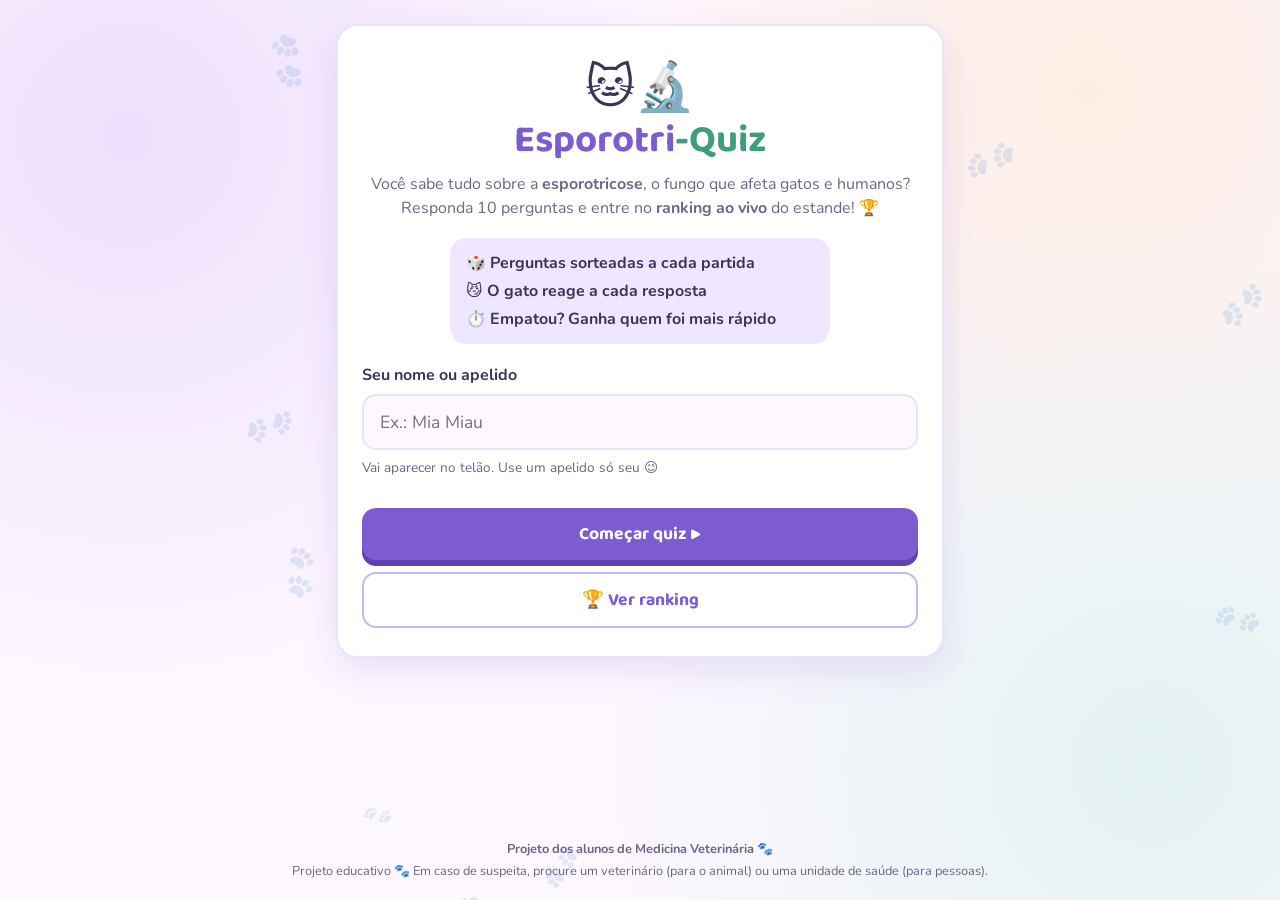
==== index.html @ 3d5bbbf9 "Esporotri-Quiz para a feira: ranking ao vivo, telão e cartaz - Banco de 30 perguntas com fontes ofic" ====
<!DOCTYPE html>
<html lang="pt-BR">
<head>
  <meta charset="UTF-8" />
  <meta name="viewport" content="width=device-width, initial-scale=1.0" />
  <title>Esporotri-Quiz 🐾</title>
  <meta name="description" content="Quiz interativo sobre esporotricose: o fungo, contágio, sintomas e cuidados com os gatos." />
  <meta name="theme-color" content="#8e6fd8" />
  <link rel="icon" href="data:image/svg+xml,<svg xmlns='http://www.w3.org/2000/svg' viewBox='0 0 100 100'><text y='.9em' font-size='90'>🐱</text></svg>" />

  <!-- Fontes -->
  <link rel="preconnect" href="https://fonts.googleapis.com" />
  <link rel="preconnect" href="https://fonts.gstatic.com" crossorigin />
  <link href="https://fonts.googleapis.com/css2?family=Anton&family=Baloo+2:wght@500;700;800&family=Nunito:wght@400;600;700&display=swap" rel="stylesheet" />

  <link rel="stylesheet" href="css/style.css" />
</head>
<body>
  <!-- Patinhas decorativas de fundo -->
  <div class="paws" aria-hidden="true"></div>

  <main class="app">

    <!-- ============ TELA 1: INÍCIO ============ -->
    <section id="screen-home" class="screen active" aria-labelledby="home-title">
      <div class="card">
        <div class="logo" aria-hidden="true">🐱🔬</div>
        <h1 id="home-title" tabindex="-1">Esporotri<span>-Quiz</span></h1>
        <p class="subtitle">Você sabe tudo sobre a <strong>esporotricose</strong>, o fungo que afeta gatos e humanos? Responda 10 perguntas e entre no <strong>ranking ao vivo</strong> do estande! 🏆</p>

        <ul class="how">
          <li>🎲 Perguntas sorteadas a cada partida</li>
          <li>😼 O gato reage a cada resposta</li>
          <li>⏱️ Empatou? Ganha quem foi mais rápido</li>
        </ul>

        <form id="login-form" class="login-form" autocomplete="off" novalidate>
          <label for="player-name">Seu nome ou apelido</label>
          <input id="player-name" type="text" maxlength="16" placeholder="Ex.: Mia Miau" required aria-describedby="name-hint name-error" />
          <p id="name-hint" class="hint">Vai aparecer no telão. Use um apelido só seu 😉</p>
          <p id="name-error" class="error" role="alert"></p>
          <button type="submit" class="btn btn-primary">Começar quiz ▶</button>
        </form>

        <button type="button" class="btn btn-ghost" data-go="ranking">🏆 Ver ranking</button>
      </div>
    </section>

    <!-- ============ TELA 2: PERGUNTAS ============ -->
    <section id="screen-quiz" class="screen" aria-labelledby="question-text">
      <div class="card">
        <header class="quiz-header">
          <div class="player">👤 <span id="quiz-player"></span></div>
          <div class="header-right">
            <span id="streak" class="streak hidden" aria-live="polite"></span>
            <div class="timer" title="Tempo (pausa enquanto você lê a explicação)">⏱️ <span id="timer">0:00</span></div>
            <button type="button" class="btn-icon js-mute" aria-pressed="false" aria-label="Desligar som">🔊</button>
          </div>
        </header>

        <div class="progress" role="progressbar" aria-label="Progresso do quiz" aria-valuemin="0" aria-valuemax="10" aria-valuenow="0">
          <div id="progress-bar" class="progress-bar"></div>
        </div>

        <div class="question-meta">
          <span id="question-count">Pergunta 1 de 10</span>
          <span class="score-live">✅ <span id="score-live">0</span></span>
        </div>

        <h2 id="question-text" class="question-text" tabindex="-1"></h2>

        <div id="options" class="options"></div>

        <!-- Reação do gato + explicação -->
        <div id="reaction" class="reaction hidden" role="status" aria-live="polite">
          <div class="meme">
            <div class="meme-emoji" aria-hidden="true"></div>
            <img class="meme-gif hidden" alt="" />
            <span class="meme-top"></span>
            <span class="meme-bottom"></span>
          </div>
          <div class="feedback">
            <p class="feedback-title"></p>
            <p class="feedback-answer"></p>
            <p class="feedback-text"></p>
            <a class="feedback-source" target="_blank" rel="noopener"></a>
          </div>
        </div>

        <button id="btn-next" type="button" class="btn btn-primary hidden">Próxima ▶</button>
        <p class="kbd-hint">Dica: no computador, use as teclas 1–4 e Enter.</p>
      </div>
    </section>

    <!-- ============ TELA 3: RESULTADO ============ -->
    <section id="screen-result" class="screen" aria-labelledby="result-hello">
      <div class="card result-card">
        <p id="result-hello" class="result-hello" tabindex="-1">Fim de jogo, <strong id="result-player"></strong>!</p>

        <div class="score-circle">
          <span id="result-score">0</span><small>/<span id="result-total">10</span></small>
        </div>
        <p class="result-time">⏱️ Tempo: <strong id="result-time">0:00</strong> · 🔥 Melhor sequência: <strong id="result-streak">0</strong></p>

        <p id="result-position" class="result-position">Enviando para o ranking… 🐾</p>

        <div id="result-tier" class="tier">
          <span id="tier-label" class="tier-label"></span>
          <h2 id="tier-title"></h2>
        </div>

        <div id="result-meme" class="meme meme-big">
          <div class="meme-emoji" aria-hidden="true"></div>
          <img class="meme-gif hidden" alt="" />
          <span class="meme-top"></span>
          <span class="meme-bottom"></span>
        </div>
        <p id="tier-text" class="tier-text"></p>

        <p class="show-stand">📣 Mostre esta tela para os alunos do estande!</p>

        <details id="review" class="review">
          <summary>📚 Ver o que você errou</summary>
          <ol id="review-list"></ol>
        </details>

        <div class="result-actions">
          <button id="btn-retry" type="button" class="btn btn-primary">🔁 Jogar de novo</button>
          <button type="button" class="btn btn-secondary" data-go="ranking">🏆 Ranking</button>
          <button type="button" class="btn btn-ghost" data-go="home">🏠 Início</button>
        </div>
      </div>
    </section>

    <!-- ============ TELA 4: RANKING ============ -->
    <section id="screen-ranking" class="screen" aria-labelledby="ranking-title">
      <div class="card">
        <h2 id="ranking-title" class="ranking-title" tabindex="-1">🏆 Ranking dos Felinos Sabidos</h2>
        <p class="subtitle small">Mais acertos primeiro. Empate? Ganha quem foi mais rápido. Vale o melhor resultado de cada nome.</p>

        <p id="ranking-status" class="empty" role="status"></p>
        <ol id="ranking-list" class="ranking-list"></ol>

        <div class="result-actions">
          <button type="button" class="btn btn-primary" data-go="home">🏠 Início</button>
          <button id="btn-refresh" type="button" class="btn btn-ghost">🔄 Atualizar</button>
        </div>
      </div>
    </section>

  </main>

  <footer class="footer">
    <p id="credits"></p>
    <p>Projeto educativo 🐾 Em caso de suspeita, procure um veterinário (para o animal) ou uma unidade de saúde (para pessoas).</p>
  </footer>

  <!-- Scripts da aplicação -->
  <script src="js/config.js"></script>
  <script src="js/questions.js"></script>
  <script src="js/reactions.js"></script>
  <script src="js/ranking.js"></script>
  <script src="js/fx.js"></script>
  <script src="js/app.js"></script>
</body>
</html>
---- css/style.css ----
/* =========================================================
   Esporotri-Quiz — estilos
   Paleta pastel + toque científico/divertido
   ========================================================= */

:root {
  /* Paleta pastel */
  --lavender: #cdb4f6;
  --lavender-soft: #efe6ff;
  --mint: #b5ead7;
  --mint-strong: #3f9e7a;
  --peach: #ffd6a5;
  --rose: #ffadad;
  --rose-strong: #d65353;
  --sky: #bde0fe;
  --butter: #fdffb6;

  /* Base */
  --bg: #fdf7ff;
  --card: #ffffff;
  --text: #3d3557;
  --muted: #6e6589;
  --primary: #7c5cd0;
  --primary-dark: #5f42b0;
  --on-primary: #ffffff;
  --border: #ebe3fa;
  --ok-bg: rgba(181, 234, 215, 0.45);
  --fail-bg: rgba(255, 173, 173, 0.35);
  --row-gold: rgba(253, 236, 140, 0.55);
  --row-silver: rgba(189, 224, 254, 0.5);
  --row-bronze: rgba(255, 214, 165, 0.55);

  --radius: 22px;
  --shadow: 0 12px 34px rgba(142, 111, 216, 0.18);
}

@media (prefers-color-scheme: dark) {
  :root {
    --bg: #1f1b2e;
    --card: #2a2540;
    --text: #f1ecff;
    --muted: #c0b7dc;
    --primary: #b49cf2;
    --primary-dark: #8e6fd8;
    --on-primary: #1f1b2e;
    --ok-bg: rgba(111, 209, 169, 0.16);
    --fail-bg: rgba(255, 140, 140, 0.16);
    --mint-strong: #6fd1a9;
    --border: #3d365a;
    --lavender-soft: #352e52;
    --row-gold: rgba(253, 236, 140, 0.16);
    --row-silver: rgba(189, 224, 254, 0.14);
    --row-bronze: rgba(255, 214, 165, 0.16);
    --shadow: 0 12px 34px rgba(0, 0, 0, 0.35);
  }
}

* { box-sizing: border-box; margin: 0; padding: 0; }

body {
  font-family: "Nunito", system-ui, sans-serif;
  background: var(--bg);
  background-image:
    radial-gradient(circle at 10% 15%, rgba(205, 180, 246, 0.35), transparent 40%),
    radial-gradient(circle at 90% 85%, rgba(181, 234, 215, 0.35), transparent 40%),
    radial-gradient(circle at 85% 10%, rgba(255, 214, 165, 0.30), transparent 35%);
  color: var(--text);
  min-height: 100vh;
  display: flex;
  flex-direction: column;
  overflow-x: hidden;
}

h1, h2, .btn, .score-circle, .tier-label, .streak {
  font-family: "Baloo 2", "Nunito", sans-serif;
}

[tabindex="-1"]:focus { outline: none; }
:focus-visible { outline: 3px solid var(--primary); outline-offset: 3px; }

.hidden { display: none !important; }

/* ---------- Patinhas de fundo ---------- */
.paws { position: fixed; inset: 0; pointer-events: none; z-index: 0; overflow: hidden; }
.paws span {
  position: absolute;
  opacity: 0.12;
  animation: float 7s ease-in-out infinite;
}
@keyframes float {
  0%, 100% { translate: 0 0; }
  50% { translate: 0 -14px; }
}

/* ---------- Layout ---------- */
.app {
  position: relative;
  z-index: 1;
  flex: 1;
  width: 100%;
  max-width: 640px;
  margin: 0 auto;
  padding: 24px 16px;
}

.screen { display: none; animation: fadeIn 0.35s ease; }
.screen.active { display: block; }
@keyframes fadeIn {
  from { opacity: 0; transform: translateY(12px); }
  to { opacity: 1; transform: none; }
}

.card {
  background: var(--card);
  border: 2px solid var(--border);
  border-radius: var(--radius);
  box-shadow: var(--shadow);
  padding: 28px 24px;
  text-align: center;
}

.footer {
  position: relative;
  z-index: 1;
  text-align: center;
  font-size: 0.8rem;
  color: var(--muted);
  padding: 12px 16px 20px;
  display: grid;
  gap: 4px;
}
.footer #credits { font-weight: 700; }

/* ---------- Tela inicial ---------- */
.logo { font-size: 3rem; animation: wiggle 2.5s ease-in-out infinite; }
@keyframes wiggle {
  0%, 100% { transform: rotate(0); }
  25% { transform: rotate(-8deg); }
  75% { transform: rotate(8deg); }
}

h1 { font-size: 2.4rem; line-height: 1.1; color: var(--primary); }
h1 span { color: var(--mint-strong); }

.subtitle { color: var(--muted); margin: 10px 0 18px; line-height: 1.5; }
.subtitle.small { font-size: 0.9rem; }

.how {
  list-style: none;
  display: grid;
  gap: 6px;
  margin: 0 auto 20px;
  padding: 14px 16px;
  background: var(--lavender-soft);
  border-radius: 16px;
  font-weight: 700;
  text-align: left;
  max-width: 380px;
}

.login-form { display: flex; flex-direction: column; gap: 8px; margin-bottom: 12px; text-align: left; }
.login-form label { font-weight: 700; }
.login-form input {
  font: inherit;
  font-size: 1.1rem;
  padding: 14px 16px;
  border-radius: 14px;
  border: 2px solid var(--border);
  background: var(--bg);
  color: var(--text);
  outline: none;
  transition: border-color 0.2s, box-shadow 0.2s;
}
.login-form input:focus { border-color: var(--lavender); box-shadow: 0 0 0 4px rgba(205, 180, 246, 0.35); }
.hint { font-size: 0.85rem; color: var(--muted); }
.error { color: var(--rose-strong); font-size: 0.9rem; font-weight: 700; min-height: 1em; }

/* ---------- Botões ---------- */
.btn {
  font-size: 1.1rem;
  font-weight: 700;
  border: none;
  border-radius: 14px;
  padding: 12px 22px;
  cursor: pointer;
  transition: transform 0.12s, box-shadow 0.2s, background 0.2s;
  width: 100%;
}
.btn:active { transform: scale(0.97); }
.btn-primary { background: var(--primary); color: var(--on-primary); box-shadow: 0 6px 0 var(--primary-dark); }
.btn-primary:hover { background: var(--primary-dark); }
.btn-secondary { background: var(--mint); color: #24594a; box-shadow: 0 6px 0 #8fd2b8; }
.btn-ghost { background: transparent; color: var(--primary); border: 2px solid var(--lavender); }
.btn-ghost:hover { background: var(--lavender-soft); }
.btn-icon {
  font-size: 1.1rem;
  line-height: 1;
  border: 2px solid var(--border);
  background: var(--bg);
  border-radius: 999px;
  width: 36px;
  height: 36px;
  cursor: pointer;
}

/* ---------- Tela de perguntas ---------- */
.quiz-header {
  display: flex;
  justify-content: space-between;
  align-items: center;
  font-weight: 700;
  margin-bottom: 12px;
  gap: 8px;
}
.player { overflow: hidden; text-overflow: ellipsis; white-space: nowrap; min-width: 0; }
.header-right { display: flex; align-items: center; gap: 6px; flex-shrink: 0; }
.timer {
  background: var(--butter);
  color: #5a5320;
  padding: 4px 12px;
  border-radius: 999px;
  font-variant-numeric: tabular-nums;
}
.streak {
  background: linear-gradient(90deg, #ffb36b, #ff7a7a);
  color: #4a1a00;
  padding: 3px 10px;
  border-radius: 999px;
  font-weight: 800;
  font-size: 0.9rem;
  white-space: nowrap;
}
.streak.bump { animation: bump 0.5s ease; }
@keyframes bump {
  0% { transform: scale(0.6); }
  60% { transform: scale(1.25); }
  100% { transform: scale(1); }
}

.progress { height: 12px; background: var(--lavender-soft); border-radius: 999px; overflow: hidden; }
.progress-bar {
  height: 100%;
  width: 0;
  background: linear-gradient(90deg, var(--mint), var(--lavender));
  border-radius: 999px;
  transition: width 0.4s ease;
}

.question-meta {
  display: flex;
  justify-content: space-between;
  align-items: center;
  margin: 14px 0 6px;
  font-size: 0.9rem;
  color: var(--muted);
  font-weight: 700;
}

.question-text { font-size: 1.35rem; line-height: 1.35; margin: 12px 0 18px; }
.question-text.pop { animation: pop 0.35s ease; }
@keyframes pop {
  from { opacity: 0; transform: scale(0.96); }
  to { opacity: 1; transform: none; }
}

.options { display: grid; gap: 10px; }
.option {
  display: flex;
  align-items: center;
  gap: 12px;
  text-align: left;
  font: inherit;
  font-weight: 600;
  padding: 12px 14px;
  min-height: 56px;
  border-radius: 14px;
  border: 2px solid var(--border);
  background: var(--bg);
  color: var(--text);
  cursor: pointer;
  transition: transform 0.12s, border-color 0.2s, background 0.2s;
}
.option:hover:not(:disabled) { border-color: var(--lavender); transform: translateY(-2px); }
.option:disabled { cursor: default; }
.option:disabled:not(.correct):not(.wrong) { opacity: 0.55; }
.option .letter {
  flex-shrink: 0;
  width: 32px;
  height: 32px;
  border-radius: 50%;
  display: grid;
  place-items: center;
  background: var(--lavender-soft);
  color: var(--primary);
  font-weight: 800;
}
.option.correct { background: var(--mint); border-color: var(--mint-strong); color: #1f4a3c; opacity: 1; }
.option.correct .letter { background: #3f9e7a; color: #fff; }
.option.wrong { background: var(--rose); border-color: var(--rose-strong); color: #6b1f1f; }
.option.wrong .letter { background: #d65353; color: #fff; }
.option.shake { animation: shake 0.4s; }
@keyframes shake {
  0%, 100% { transform: translateX(0); }
  25% { transform: translateX(-6px); }
  75% { transform: translateX(6px); }
}

/* ---------- Meme do gato (GIF + texto em cima e embaixo) ---------- */
.meme {
  position: relative;
  width: 100%;
  max-width: 340px;
  aspect-ratio: 4 / 3;
  margin: 0 auto;
  border-radius: 16px;
  overflow: hidden;
  background: radial-gradient(circle at 50% 45%, #5b4b8a, #241f38 75%);
  border: 3px solid var(--lavender);
  display: grid;
  place-items: center;
}
.meme-big { max-width: 380px; aspect-ratio: 1 / 1; margin: 14px auto 6px; }
.meme-gif { position: absolute; inset: 0; width: 100%; height: 100%; object-fit: cover; }
.meme-emoji { font-size: 6rem; animation: wiggle 1.4s ease-in-out infinite; }
.meme-big .meme-emoji { font-size: 8rem; }
.meme-top, .meme-bottom {
  position: absolute;
  left: 8px;
  right: 8px;
  z-index: 1;
  font-family: "Anton", Impact, "Arial Black", sans-serif;
  font-size: clamp(1.2rem, 5.5vw, 1.7rem);
  line-height: 1.1;
  text-transform: uppercase;
  color: #fff;
  text-align: center;
  letter-spacing: 0.5px;
  -webkit-text-stroke: 1.5px #000;
  paint-order: stroke fill;
  text-shadow: 0 2px 0 #000, 0 0 6px rgba(0, 0, 0, 0.8);
  overflow-wrap: anywhere;
}
.meme-top { top: 8px; }
.meme-bottom { bottom: 10px; }

.reaction {
  margin: 18px 0 14px;
  display: grid;
  gap: 12px;
  animation: reactionIn 0.45s cubic-bezier(0.2, 1.4, 0.4, 1);
}
@keyframes reactionIn {
  from { opacity: 0; transform: scale(0.85) rotate(-2deg); }
  to { opacity: 1; transform: none; }
}

.feedback {
  padding: 14px 16px;
  border-radius: 14px;
  text-align: left;
  display: grid;
  gap: 4px;
}
.reaction.ok .feedback { background: var(--ok-bg); border-left: 6px solid var(--mint-strong); }
.reaction.fail .feedback { background: var(--fail-bg); border-left: 6px solid var(--rose-strong); }
.feedback-title { font-family: "Baloo 2", sans-serif; font-weight: 800; font-size: 1.25rem; }
.feedback-answer { font-weight: 800; }
.feedback-answer:empty { display: none; }
.feedback-text { line-height: 1.5; }
.feedback-source { font-size: 0.8rem; color: var(--muted); font-weight: 700; margin-top: 4px; }

#btn-next { margin-top: 4px; }
.kbd-hint { font-size: 0.75rem; color: var(--muted); margin-top: 12px; }
@media (hover: none) { .kbd-hint { display: none; } }

/* ---------- Resultado ---------- */
.result-hello { font-size: 1.15rem; }
.score-circle {
  width: 140px;
  height: 140px;
  margin: 16px auto 8px;
  border-radius: 50%;
  display: grid;
  place-items: center;
  grid-auto-flow: column;
  align-content: center;
  background: conic-gradient(var(--lavender), var(--mint), var(--peach), var(--lavender));
  font-size: 3.2rem;
  font-weight: 800;
  color: #3d3557;
  box-shadow: inset 0 0 0 10px rgba(255, 255, 255, 0.6);
}
.score-circle small { font-size: 1.2rem; align-self: end; margin-bottom: 30px; }
.result-time { color: var(--muted); }

.result-position {
  margin: 14px auto 0;
  padding: 10px 14px;
  border-radius: 14px;
  background: var(--lavender-soft);
  font-weight: 700;
  max-width: 420px;
}
.result-position.is-top { background: var(--butter); color: #4d4500; font-size: 1.1rem; animation: bump 0.6s ease; }

.tier { margin: 18px 0 4px; }
.tier-label {
  display: inline-block;
  padding: 4px 14px;
  border-radius: 999px;
  font-weight: 800;
  color: #3d3557;
}
.tier h2 { margin-top: 8px; font-size: 1.6rem; }
.tier-text { color: var(--muted); margin: 8px auto 0; line-height: 1.5; max-width: 420px; }
.show-stand { margin-top: 14px; font-weight: 800; color: var(--primary); }

.review {
  margin: 16px 0 0;
  text-align: left;
  background: var(--lavender-soft);
  border-radius: 14px;
  padding: 12px 16px;
}
.review summary { cursor: pointer; font-weight: 800; }
.review ol { margin: 10px 0 0 18px; display: grid; gap: 12px; }
.review li { display: grid; gap: 2px; line-height: 1.45; }
.review-answer { font-weight: 700; color: var(--mint-strong); }

.result-actions { display: grid; gap: 12px; margin-top: 22px; }

/* ---------- Ranking ---------- */
.ranking-title { color: var(--primary); font-size: 1.6rem; }
.empty { margin: 20px 0; color: var(--muted); }
.ranking-list { list-style: none; display: grid; gap: 6px; margin-top: 12px; }
.rank-row {
  display: grid;
  grid-template-columns: 44px 1fr auto auto;
  gap: 10px;
  align-items: center;
  padding: 10px 12px;
  border-radius: 14px;
  background: var(--bg);
  border: 2px solid var(--border);
  text-align: left;
}
.rank-row.top-1 { background: var(--row-gold); }
.rank-row.top-2 { background: var(--row-silver); }
.rank-row.top-3 { background: var(--row-bronze); }
.rank-row.is-me { border-color: var(--primary); }
.rank-pos { font-weight: 800; font-size: 1.15rem; text-align: center; }
.rank-name { font-weight: 800; overflow: hidden; text-overflow: ellipsis; white-space: nowrap; }
.rank-score { font-weight: 800; }
.rank-time { color: var(--muted); font-variant-numeric: tabular-nums; font-size: 0.9rem; }

/* ---------- Confete ---------- */
.confetti { position: fixed; inset: 0; width: 100vw; height: 100vh; pointer-events: none; z-index: 50; }

/* ---------- Responsivo ---------- */
@media (min-width: 520px) {
  .result-actions { grid-template-columns: repeat(auto-fit, minmax(140px, 1fr)); }
}
@media (max-width: 420px) {
  .card { padding: 22px 16px; }
  h1 { font-size: 2rem; }
  .question-text { font-size: 1.15rem; }
  .rank-row { grid-template-columns: 36px 1fr auto; }
  .rank-time { display: none; }
}

/* ---------- Menos movimento (preferência do sistema) ---------- */
@media (prefers-reduced-motion: reduce) {
  *, *::before, *::after {
    animation-duration: 0.01ms !important;
    animation-iteration-count: 1 !important;
    transition-duration: 0.01ms !important;
  }
}
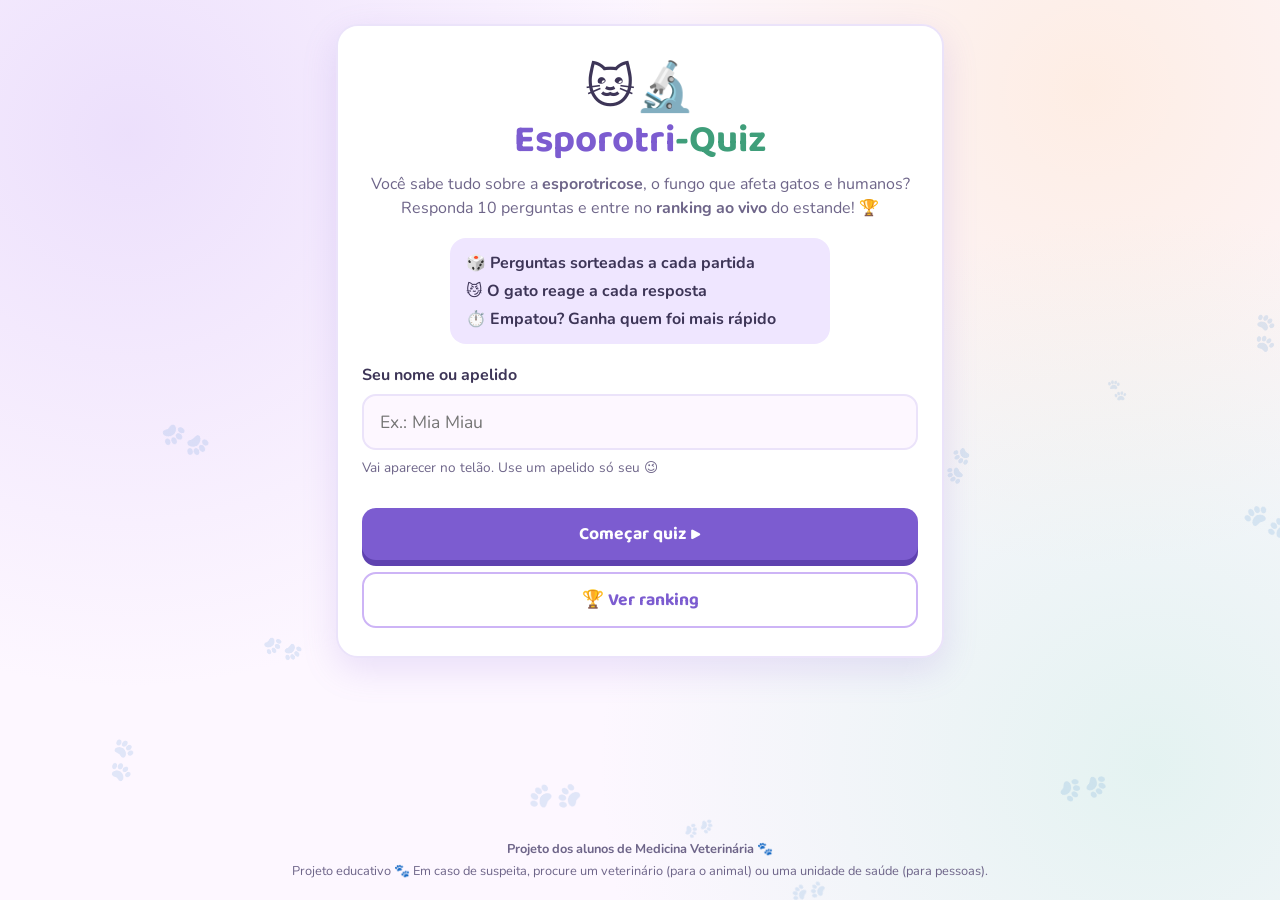
==== commit 0d457a4b: "Adiciona modo teste (?teste) que não envia jogadas para o ranking Co-Authored-By: Claude Opus 5.5 <n" ====
--- a/index.html
+++ b/index.html
@@ -18,6 +18,9 @@
 <body>
   <!-- Patinhas decorativas de fundo -->
   <div class="paws" aria-hidden="true"></div>
+
+  <!-- Aparece só no modo teste (endereço terminado em ?teste) -->
+  <p id="test-banner" class="test-banner hidden" role="status">🧪 Modo teste: as jogadas não contam para o ranking</p>
 
   <main class="app">
 
--- a/css/style.css
+++ b/css/style.css
@@ -79,6 +79,19 @@
 :focus-visible { outline: 3px solid var(--primary); outline-offset: 3px; }
 
 .hidden { display: none !important; }
+
+/* ---------- Faixa do modo teste ---------- */
+.test-banner {
+  position: sticky;
+  top: 0;
+  z-index: 40;
+  background: var(--butter);
+  color: #4d4500;
+  text-align: center;
+  font-weight: 800;
+  padding: 8px 16px;
+  box-shadow: 0 2px 10px rgba(0, 0, 0, 0.12);
+}
 
 /* ---------- Patinhas de fundo ---------- */
 .paws { position: fixed; inset: 0; pointer-events: none; z-index: 0; overflow: hidden; }
